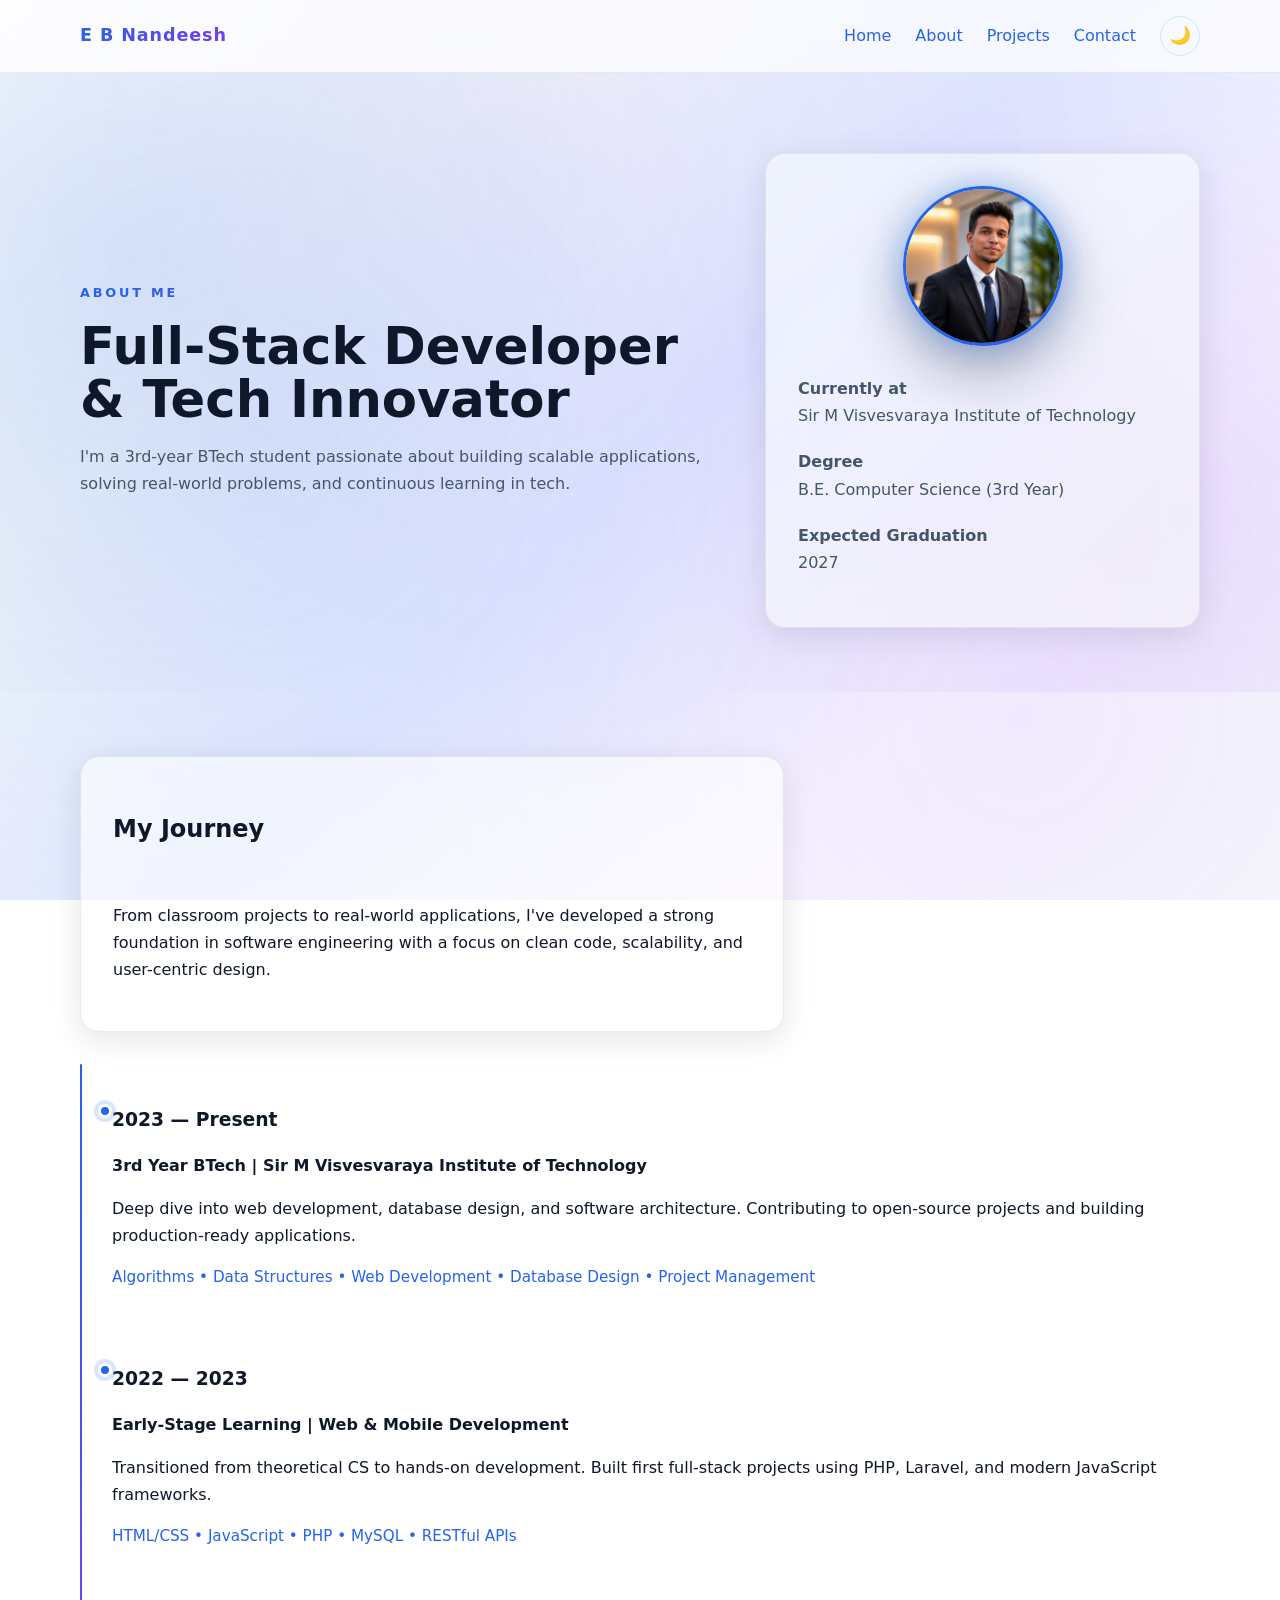
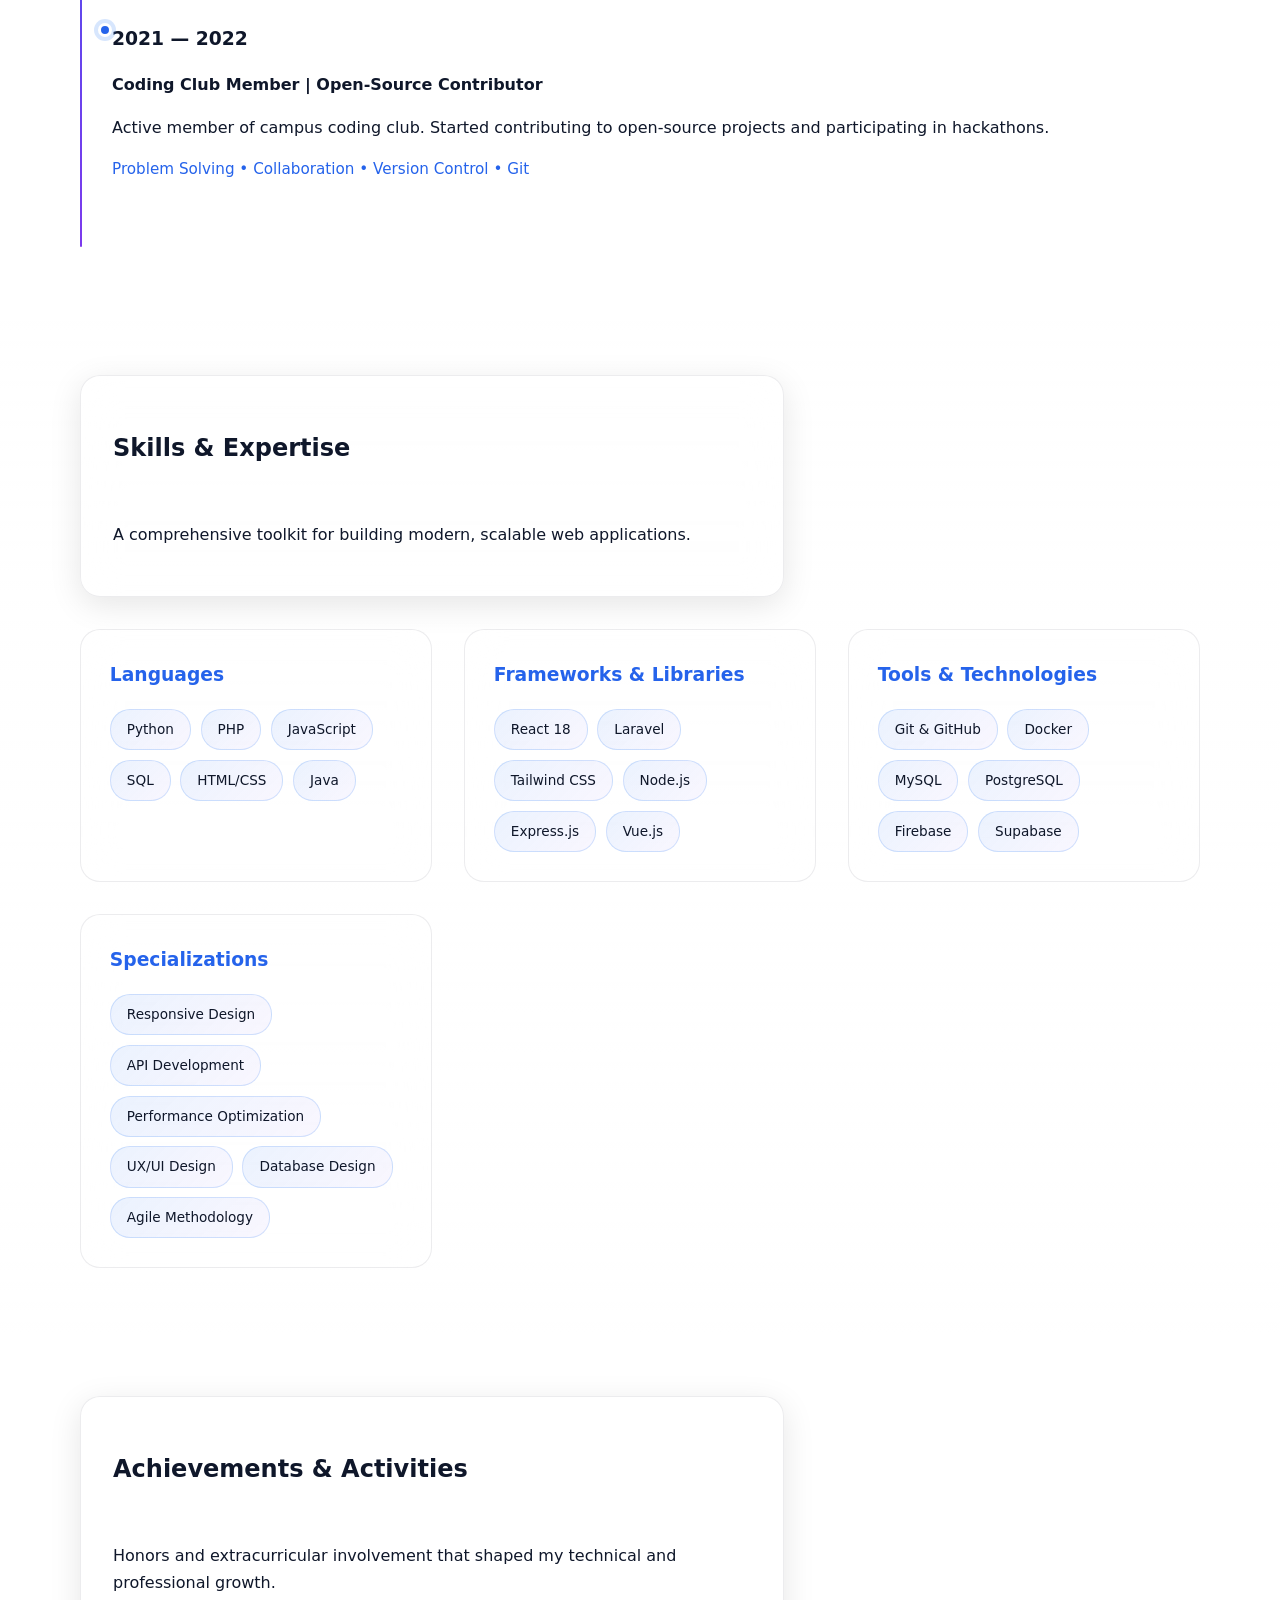
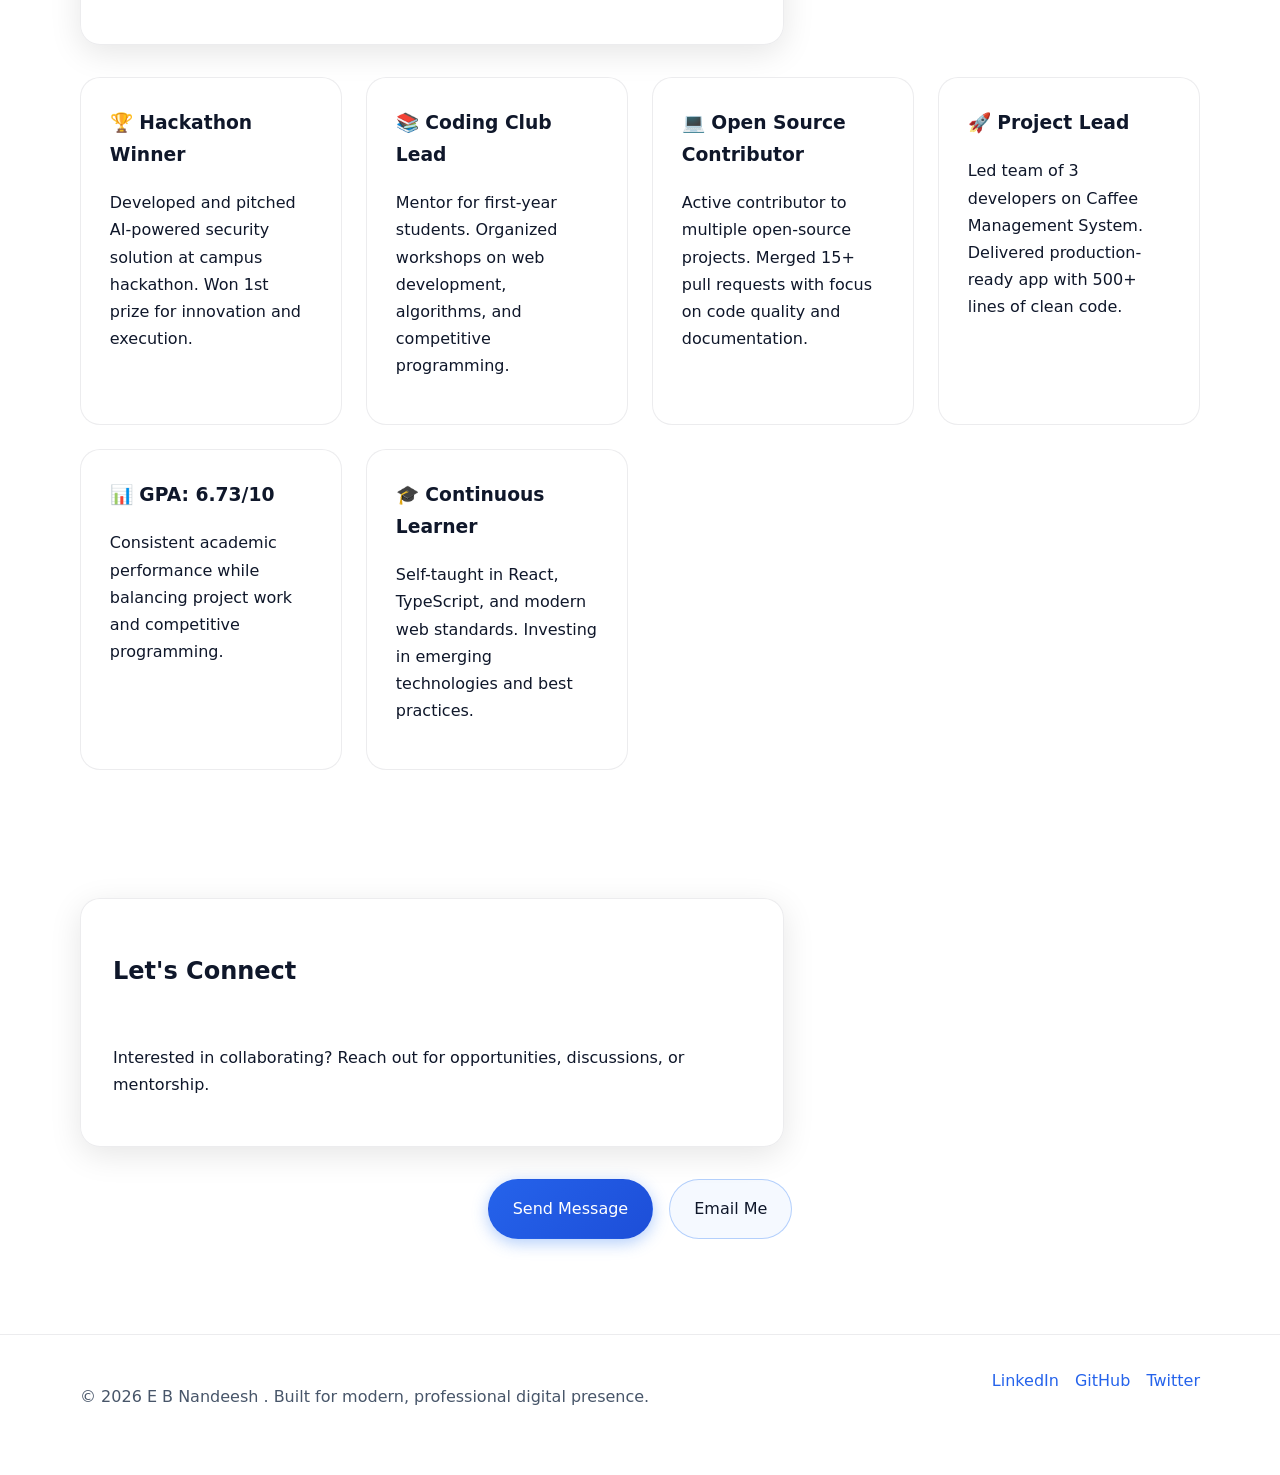
==== about.html @ be4ca597 "additional_files" ====
<!DOCTYPE html>
<html lang="en">
<head>
    <meta charset="UTF-8">
    <meta name="viewport" content="width=device-width, initial-scale=1.0">
    <title>About | E B Nandeesh | Portfolio</title>
    <link rel="icon" type="image/svg+xml" href="favicon.svg">
    <link rel="stylesheet" href="assets/css/style.css">
</head>
<body>
    <header class="site-header">
        <div class="container">
            <a class="brand" href="index.html">E B Nandeesh</a>
            <button class="nav-toggle" id="navToggle">Menu</button>
            <nav class="site-nav" id="siteNav">
                <a href="index.html">Home</a>
                <a href="about.html">About</a>
                <a href="projects.html">Projects</a>
                <a href="contact.html">Contact</a>
                <button class="theme-toggle" id="themeToggle" type="button" aria-label="Toggle theme"> <span id="themeIcon">🌙</span> </button>
            </nav>
        </div>
    </header>

    <main>
        <section class="hero" id="about-hero">
            <div class="container hero-grid">
                <div class="revealable">
                    <p class="eyebrow">About Me</p>
                    <h1>Full-Stack Developer & Tech Innovator</h1>
                    <p class="lead">I'm a 3rd-year BTech student passionate about building scalable applications, solving real-world problems, and continuous learning in tech.</p>
                </div>
                <div class="hero-card revealable">
                    <div class="hero-avatar">
                        <img src="assets/img/myprofile.png" alt="Profile picture of E B Nandeesh">
                    </div>
                    <p><strong>Currently at</strong><br>Sir M Visvesvaraya Institute of Technology</p>
                    <p><strong>Degree</strong><br>B.E. Computer Science (3rd Year)</p>
                    <p><strong>Expected Graduation</strong><br>2027</p>
                </div>
            </div>
        </section>

        <section class="section">
            <div class="container revealable">
                <div class="section-heading">
                    <h2>My Journey</h2>
                    <p>From classroom projects to real-world applications, I've developed a strong foundation in software engineering with a focus on clean code, scalability, and user-centric design.</p>
                </div>
                <div class="timeline">
                    <article class="timeline-item revealable">
                        <div class="timeline-marker"></div>
                        <div class="timeline-content">
                            <h3>2023 — Present</h3>
                            <p><strong>3rd Year BTech | Sir M Visvesvaraya Institute of Technology</strong></p>
                            <p>Deep dive into web development, database design, and software architecture. Contributing to open-source projects and building production-ready applications.</p>
                            <p class="project-tech">Algorithms • Data Structures • Web Development • Database Design • Project Management</p>
                        </div>
                    </article>
                    <article class="timeline-item revealable">
                        <div class="timeline-marker"></div>
                        <div class="timeline-content">
                            <h3>2022 — 2023</h3>
                            <p><strong>Early-Stage Learning | Web & Mobile Development</strong></p>
                            <p>Transitioned from theoretical CS to hands-on development. Built first full-stack projects using PHP, Laravel, and modern JavaScript frameworks.</p>
                            <p class="project-tech">HTML/CSS • JavaScript • PHP • MySQL • RESTful APIs</p>
                        </div>
                    </article>
                    <article class="timeline-item revealable">
                        <div class="timeline-marker"></div>
                        <div class="timeline-content">
                            <h3>2021 — 2022</h3>
                            <p><strong>Coding Club Member | Open-Source Contributor</strong></p>
                            <p>Active member of campus coding club. Started contributing to open-source projects and participating in hackathons.</p>
                            <p class="project-tech">Problem Solving • Collaboration • Version Control • Git</p>
                        </div>
                    </article>
                </div>
            </div>
        </section>

        <section class="section section-alt">
            <div class="container">
                <div class="section-heading revealable">
                    <h2>Skills & Expertise</h2>
                    <p>A comprehensive toolkit for building modern, scalable web applications.</p>
                </div>
                <div class="skills-matrix">
                    <div class="skill-group revealable">
                        <h3>Languages</h3>
                        <div class="skills-grid">
                            <div class="skill-tag">Python</div>
                            <div class="skill-tag">PHP</div>
                            <div class="skill-tag">JavaScript</div>
                            <div class="skill-tag">SQL</div>
                            <div class="skill-tag">HTML/CSS</div>
                            <div class="skill-tag">Java</div>
                        </div>
                    </div>
                    <div class="skill-group revealable">
                        <h3>Frameworks & Libraries</h3>
                        <div class="skills-grid">
                            <div class="skill-tag">React 18</div>
                            <div class="skill-tag">Laravel</div>
                            <div class="skill-tag">Tailwind CSS</div>
                            <div class="skill-tag">Node.js</div>
                            <div class="skill-tag">Express.js</div>
                            <div class="skill-tag">Vue.js</div>
                        </div>
                    </div>
                    <div class="skill-group revealable">
                        <h3>Tools & Technologies</h3>
                        <div class="skills-grid">
                            <div class="skill-tag">Git & GitHub</div>
                            <div class="skill-tag">Docker</div>
                            <div class="skill-tag">MySQL</div>
                            <div class="skill-tag">PostgreSQL</div>
                            <div class="skill-tag">Firebase</div>
                            <div class="skill-tag">Supabase</div>
                        </div>
                    </div>
                    <div class="skill-group revealable">
                        <h3>Specializations</h3>
                        <div class="skills-grid">
                            <div class="skill-tag">Responsive Design</div>
                            <div class="skill-tag">API Development</div>
                            <div class="skill-tag">Performance Optimization</div>
                            <div class="skill-tag">UX/UI Design</div>
                            <div class="skill-tag">Database Design</div>
                            <div class="skill-tag">Agile Methodology</div>
                        </div>
                    </div>
                </div>
            </div>
        </section>

        <section class="section">
            <div class="container revealable">
                <div class="section-heading">
                    <h2>Achievements & Activities</h2>
                    <p>Honors and extracurricular involvement that shaped my technical and professional growth.</p>
                </div>
                <div class="achievements-grid">
                    <article class="achievement-card revealable">
                        <h3>🏆 Hackathon Winner</h3>
                        <p>Developed and pitched AI-powered security solution at campus hackathon. Won 1st prize for innovation and execution.</p>
                    </article>
                    <article class="achievement-card revealable">
                        <h3>📚 Coding Club Lead</h3>
                        <p>Mentor for first-year students. Organized workshops on web development, algorithms, and competitive programming.</p>
                    </article>
                    <article class="achievement-card revealable">
                        <h3>💻 Open Source Contributor</h3>
                        <p>Active contributor to multiple open-source projects. Merged 15+ pull requests with focus on code quality and documentation.</p>
                    </article>
                    <article class="achievement-card revealable">
                        <h3>🚀 Project Lead</h3>
                        <p>Led team of 3 developers on Caffee Management System. Delivered production-ready app with 500+ lines of clean code.</p>
                    </article>
                    <article class="achievement-card revealable">
                        <h3>📊 GPA: 6.73/10</h3>
                        <p>Consistent academic performance while balancing project work and competitive programming.</p>
                    </article>
                    <article class="achievement-card revealable">
                        <h3>🎓 Continuous Learner</h3>
                        <p>Self-taught in React, TypeScript, and modern web standards. Investing in emerging technologies and best practices.</p>
                    </article>
                </div>
            </div>
        </section>

        <section class="section section-contact">
            <div class="container">
                <div class="section-heading revealable">
                    <h2>Let's Connect</h2>
                    <p>Interested in collaborating? Reach out for opportunities, discussions, or mentorship.</p>
                </div>
                <div class="contact-links revealable">
                    <a class="button button-primary" href="contact.html">Send Message</a>
                    <a class="button button-outline" href="https://mail.google.com/mail/u/0/#inbox?compose=nandinandisha22@gmail.com">Email Me</a>
                </div>
            </div>
        </section>
    </main>

    <footer class="site-footer">
        <div class="container footer-grid">
            <p>&copy; 2026 E B Nandeesh . Built for modern, professional digital presence.</p>
            <nav class="footer-nav">
                <a href="https://www.linkedin.com/in/e-b-nandeesha-36435831b/" target="_blank" rel="noopener">LinkedIn</a>
                <a href="https://github.com/NandiNandish" target="_blank" rel="noopener">GitHub</a>
                <a href="https://twitter.com/nandish" target="_blank" rel="noopener">Twitter</a>
            </nav>
        </div>
    </footer>

    <script src="assets/js/script.js"></script>
</body>
</html>
---- assets/css/style.css ----
/* Portfolio Website Styles */
:root {
    /* Modern dark gradient with vibrant accents */
    --bg-gradient: linear-gradient(135deg, #0f0f23 0%, #1a1a3e 25%, #0d1929 50%, #1a0f2e 75%, #0a0f1f 100%);
    --surface: #0f1419;
    --surface-rgb: 15, 20, 25;
    --surface-alt: #16212d;
    --surface-alt-rgb: 22, 33, 45;
    --text: #f0f4f8;
    --muted: #8fa1b3;
    --primary: #3b82f6;
    --primary-dark: #2563eb;
    --accent: #8b5cf6;
    --accent-light: #a78bfa;
    --border: rgba(148, 163, 184, 0.12);
    --radius: 20px;
}

/* Motion & animation tokens */
:root {
    --motion-fast: 160ms;
    --motion-medium: 280ms;
    --motion-ease: cubic-bezier(.2,.9,.2,1);
}

body.light {
    --bg-gradient: linear-gradient(135deg, #f8fafc 0%, #f1f5f9 25%, #e0e7ff 50%, #faf5ff 75%, #f8fafc 100%);
    --surface: #ffffff;
    --surface-rgb: 255, 255, 255;
    --surface-alt: #f8fafc;
    --surface-alt-rgb: 248, 250, 252;
    --text: #0f172a;
    --muted: #475569;
    --primary: #2563eb;
    --primary-dark: #1d4ed8;
    --accent: #7c3aed;
    --accent-light: #a78bfa;
    --border: rgba(15, 23, 42, 0.08);
}

* {
    box-sizing: border-box;
}

body {
    margin: 0;
    font-family: Inter, system-ui, -apple-system, BlinkMacSystemFont, 'Segoe UI', sans-serif;
    background: var(--bg-gradient);
    background-attachment: fixed;
    color: var(--text);
    line-height: 1.7;
    position: relative;
    overflow-x: hidden;
}

/* Subtle animated background pattern */
body::before {
    content: "";
    position: fixed;
    inset: 0;
    background: 
        radial-gradient(circle at 20% 50%, rgba(59, 130, 246, 0.08) 0%, transparent 50%),
        radial-gradient(circle at 80% 80%, rgba(139, 92, 246, 0.08) 0%, transparent 50%),
        radial-gradient(circle at 40% 20%, rgba(168, 85, 247, 0.05) 0%, transparent 60%);
    pointer-events: none;
    z-index: -1;
    animation: shift 15s ease-in-out infinite;
}

@keyframes shift {
    0%, 100% {
        filter: brightness(1) saturate(1);
    }
    50% {
        filter: brightness(1.05) saturate(1.1);
    }
}

a {
    color: var(--primary);
    text-decoration: none;
}

a:hover {
    text-decoration: underline;
}

button, .button {
    font: inherit;
}

.container {
    width: min(1120px, calc(100% - 2rem));
    margin: 0 auto;
}

.site-header {
    position: sticky;
    top: 0;
    z-index: 20;
    background: rgba(var(--surface-rgb), 0.7);
    backdrop-filter: blur(20px);
    -webkit-backdrop-filter: blur(20px);
    border-bottom: 1px solid var(--border);
}

.site-header .container {
    display: flex;
    align-items: center;
    justify-content: space-between;
    gap: 1rem;
    padding: 1rem 0;
}

.header-stats {
    display: flex;
    gap: 1.2rem;
    align-items: center;
    font-size: 0.9rem;
    color: var(--muted);
}

.stat-item {
    display: flex;
    align-items: center;
    gap: 0.4rem;
    padding: 0.4rem 0.8rem;
    border-radius: 16px;
    background: rgba(var(--surface-rgb), 0.5);
    border: 1px solid var(--border);
    font-weight: 600;
    color: var(--text);
}

.stat-button {
    border: 1px solid rgba(56, 189, 248, 0.24);
    background: rgba(56, 189, 248, 0.08);
    cursor: pointer;
    transition: background-color 0.2s ease, border-color 0.2s ease, transform 0.2s ease;
}

.stat-button:hover {
    background: rgba(56, 189, 248, 0.16);
    border-color: var(--primary);
}

.brand {
    font-size: 1.1rem;
    font-weight: 700;
    letter-spacing: 0.05em;
    background: linear-gradient(135deg, var(--primary) 0%, var(--accent) 100%);
    -webkit-background-clip: text;
    -webkit-text-fill-color: transparent;
    background-clip: text;
}

.site-nav {
    display: flex;
    align-items: center;
    gap: 1.5rem;
}

.theme-toggle {
    border: 1px solid rgba(56, 189, 248, 0.24);
    background: transparent;
    color: var(--text);
    border-radius: 999px;
    padding: 0.25rem;
    width: 40px;
    height: 40px;
    display: inline-flex;
    align-items: center;
    justify-content: center;
    font-size: 1.1rem;
    cursor: pointer;
    transition: background-color 0.18s ease, color 0.18s ease, border-color 0.18s ease, transform 0.08s ease;
}

.theme-toggle:hover {
    background: rgba(56, 189, 248, 0.12);
}

.nav-toggle {
    display: none;
    border: none;
    background: transparent;
    color: var(--text);
    font-size: 0.95rem;
    cursor: pointer;
}

.hero {
    padding: 5rem 0 4rem;
    position: relative;
    z-index: 1;
}

.hero::before {
    content: "";
    position: absolute;
    inset: 0;
    background: radial-gradient(circle at 10% 30%, rgba(59, 130, 246, 0.12) 0%, transparent 40%),
                radial-gradient(circle at 90% 70%, rgba(139, 92, 246, 0.12) 0%, transparent 40%);
    pointer-events: none;
    z-index: -1;
}

/* Color grading overlay for hero visuals */
.hero-card {
    position: relative;
    overflow: hidden;
}
.hero-card::before {
    content: "";
    position: absolute;
    inset: 0;
    pointer-events: none;
    background: linear-gradient(135deg, rgba(56,189,248,0.06) 0%, rgba(14,165,233,0.04) 30%, rgba(15,23,42,0.06) 100%);
    mix-blend-mode: overlay;
}

.hero-grid {
    display: grid;
    gap: 2rem;
    grid-template-columns: 1.5fr 1fr;
    align-items: center;
}

.eyebrow {
    text-transform: uppercase;
    letter-spacing: 0.22em;
    background: linear-gradient(135deg, var(--primary) 0%, var(--accent) 100%);
    -webkit-background-clip: text;
    -webkit-text-fill-color: transparent;
    background-clip: text;
    font-size: 0.8rem;
    margin-bottom: 1rem;
    font-weight: 700;
}

h1 {
    margin: 0 0 1rem;
    font-size: clamp(2.5rem, 4vw, 4.5rem);
    line-height: 1.05;
}

.lead {
    max-width: 44rem;
    color: var(--muted);
}

.hero-actions {
    display: flex;
    flex-wrap: wrap;
    gap: 1rem;
    margin-top: 2rem;
}

.button {
    display: inline-flex;
    align-items: center;
    justify-content: center;
    padding: 0.95rem 1.5rem;
    border-radius: 999px;
    border: 1px solid transparent;
    transition: transform 0.2s ease, background-color 0.2s ease, border-color 0.2s ease;
}

.button:hover {
    transform: translateY(-1px);
}

/* Reveal on-scroll animation */
.revealable {
    opacity: 0;
    transform: translateY(14px) scale(0.996);
    transition: opacity var(--motion-medium) var(--motion-ease), transform var(--motion-medium) var(--motion-ease);
    will-change: opacity, transform;
}
.revealable.visible {
    opacity: 1;
    transform: none;
}

/* Subtle lift and shadow on project cards */
.project-card {
    transition: transform var(--motion-fast) var(--motion-ease), box-shadow var(--motion-fast) var(--motion-ease), border-color var(--motion-fast) var(--motion-ease);
    position: relative;
    overflow: hidden;
}

.project-card::after {
    content: "";
    position: absolute;
    inset: 0;
    background: linear-gradient(135deg, rgba(59, 130, 246, 0.08) 0%, rgba(139, 92, 246, 0.05) 100%);
    opacity: 0;
    transition: opacity var(--motion-fast) var(--motion-ease);
    pointer-events: none;
}

.project-card:hover {
    transform: translateY(-12px) scale(1.02);
    box-shadow: 0 24px 64px rgba(59, 130, 246, 0.2), 0 0 40px rgba(139, 92, 246, 0.1);
    border-color: var(--accent);
}

.project-card:hover::after {
    opacity: 1;
}

/* Project Card Actions */
.project-card-actions {
    display: flex;
    gap: 0.5rem;
    flex-wrap: wrap;
    margin-top: 1rem;
}

.button-primary {
    background: linear-gradient(135deg, var(--primary) 0%, var(--primary-dark) 100%);
    color: #ffffff;
    box-shadow: 0 4px 16px rgba(59, 130, 246, 0.4);
}

.button-primary:hover {
    box-shadow: 0 8px 24px rgba(59, 130, 246, 0.6);
}

.button-outline {
    color: var(--text);
    border-color: rgba(59, 130, 246, 0.35);
    background: rgba(59, 130, 246, 0.05);
}

.button-outline:hover {
    background: rgba(59, 130, 246, 0.12);
    border-color: var(--primary);
    box-shadow: 0 4px 16px rgba(59, 130, 246, 0.2);
}

.button-sm {
    padding: 0.75rem 1rem;
    font-size: 0.95rem;
}

.hero-card,
.section-heading,
.skill-card,
.project-card,
.testimonial-card,
.contact-form-wrapper {
    background: rgba(var(--surface-rgb), 0.6);
    backdrop-filter: blur(20px);
    -webkit-backdrop-filter: blur(20px);
    border: 1px solid var(--border);
    border-radius: var(--radius);
    padding: 2rem;
    box-shadow: 0 8px 32px rgba(0, 0, 0, 0.1);
    position: relative;
}

.hero-avatar {
    display: flex;
    justify-content: center;
    margin-bottom: 1.8rem;
}

.hero-avatar img {
    width: 160px;
    height: 160px;
    border-radius: 50%;
    object-fit: cover;
    border: 3px solid var(--primary);
    box-shadow: 0 0 30px rgba(59, 130, 246, 0.4), 0 24px 60px rgba(15, 23, 42, 0.35);
    transition: transform var(--motion-medium) var(--motion-ease), box-shadow var(--motion-medium) var(--motion-ease);
}

.hero-avatar img:hover {
    transform: scale(1.08) translateY(-4px);
    box-shadow: 0 0 40px rgba(59, 130, 246, 0.6), 0 28px 70px rgba(15, 23, 42, 0.4);
}

.hero-card p,
.contact-info p {
    margin: 0 0 1.2rem;
    color: var(--muted);
}

.section {
    padding: 4rem 0;
    position: relative;
}

.section-alt {
    background: linear-gradient(180deg, rgba(var(--surface-rgb), 0.3) 0%, rgba(var(--surface-rgb), 0.5) 100%);
    backdrop-filter: blur(10px);
}

.section-heading {
    display: grid;
    gap: 1rem;
    max-width: 44rem;
    margin-bottom: 2rem;
}

.skills-grid,
.project-grid,
.testimonial-grid,
.contact-grid {
    display: grid;
    gap: 1.5rem;
}

.skills-grid {
    grid-template-columns: repeat(auto-fit, minmax(180px, 1fr));
}

.skill-card {
    padding: 1.4rem;
    font-weight: 600;
    background: linear-gradient(135deg, rgba(var(--surface-rgb), 0.7) 0%, rgba(var(--surface-rgb), 0.5) 100%);
    transition: all var(--motion-fast) var(--motion-ease);
    position: relative;
    border-left: 3px solid var(--primary);
}

.skill-card::before {
    content: "";
    position: absolute;
    inset: 0;
    background: linear-gradient(135deg, rgba(59, 130, 246, 0.1) 0%, rgba(139, 92, 246, 0.05) 100%);
    border-radius: 18px;
    opacity: 0;
    transition: opacity var(--motion-fast) var(--motion-ease);
    pointer-events: none;
}

.skill-card:hover {
    transform: translateY(-6px) scale(1.02);
    background: linear-gradient(135deg, rgba(var(--surface-rgb), 0.8) 0%, rgba(var(--surface-rgb), 0.6) 100%);
    border-left-color: var(--accent);
    box-shadow: 0 12px 40px rgba(59, 130, 246, 0.15);
}

.skill-card:hover::before {
    opacity: 1;
}

.project-grid {
    grid-template-columns: repeat(auto-fit, minmax(240px, 1fr));
}

.project-card h3 {
    margin-top: 0;
}

.project-card p:not(.project-tech) {
    color: var(--muted);
}

.project-tech {
    margin: 1rem 0;
    color: var(--primary);
    font-size: 0.95rem;
}

.testimonial-grid {
    grid-template-columns: repeat(auto-fit, minmax(240px, 1fr));
}

.testimonial-card .quote {
    margin: 0 0 1.5rem;
    color: var(--text);
}

.author {
    margin: 0;
    font-weight: 700;
    color: var(--text);
}

.author span {
    color: var(--muted);
    font-weight: 400;
}

.section-contact {
    padding-bottom: 6rem;
}

.contact-grid {
    grid-template-columns: 1fr 1fr;
    align-items: start;
}

.contact-form {
    display: grid;
    gap: 1rem;
}

.contact-form label {
    font-size: 0.95rem;
    margin-bottom: 0.4rem;
    display: block;
}

.contact-form input,
.contact-form textarea {
    width: 100%;
    border: 1px solid var(--border);
    border-radius: 16px;
    padding: 0.95rem 1rem;
    background: rgba(var(--surface-rgb), 0.9);
    color: var(--text);
}

.contact-form textarea {
    resize: vertical;
}

.form-alert {
    padding: 1rem 1.2rem;
    border-radius: 18px;
    margin-bottom: 1.2rem;
}

.form-alert.success {
    background: rgba(34, 197, 94, 0.15);
    border: 1px solid rgba(34, 197, 94, 0.35);
}

.form-alert.error {
    background: rgba(239, 68, 68, 0.12);
    border: 1px solid rgba(239, 68, 68, 0.28);
}

.site-footer {
    padding: 2rem 0 3rem;
    border-top: 1px solid var(--border);
    position: relative;
    background: rgba(var(--surface-rgb), 0.3);
    backdrop-filter: blur(10px);
}

.footer-grid {
    display: flex;
    flex-wrap: wrap;
    justify-content: space-between;
    gap: 1rem;
    color: var(--muted);
}

.footer-nav {
    display: flex;
    flex-wrap: wrap;
    gap: 1rem;
}

@media (max-width: 900px) {
    .hero-grid,
    .contact-grid {
        grid-template-columns: 1fr;
    }

    .header-stats {
        display: none;
    }
}

@media (max-width: 720px) {
    .site-nav {
        position: absolute;
        top: 100%;
        right: 0;
        left: 0;
        background: rgba(var(--surface-rgb), 0.98);
        flex-direction: column;
        padding: 1rem 1.5rem;
        gap: 1rem;
        transform: translateY(-100%);
        opacity: 0;
        pointer-events: none;
        transition: transform 0.25s ease, opacity 0.25s ease;
    }

    .site-nav.active {
        transform: translateY(0);
        opacity: 1;
        pointer-events: auto;
    }

    .nav-toggle {
        display: inline-flex;
    }
}

/* Timeline Styles */
.timeline {
    position: relative;
    padding: 1rem 0;
}

.timeline::before {
    content: "";
    position: absolute;
    left: 0;
    top: 0;
    bottom: 0;
    width: 2px;
    background: linear-gradient(180deg, var(--primary) 0%, var(--accent) 100%);
    border-radius: 999px;
}

.timeline-item {
    margin-left: 2rem;
    padding: 1.5rem 0 2rem;
    position: relative;
}

.timeline-marker {
    position: absolute;
    left: -0.9rem;
    top: 1.5rem;
    width: 14px;
    height: 14px;
    border-radius: 50%;
    background: var(--primary);
    border: 3px solid var(--surface);
    box-shadow: 0 0 0 4px rgba(59, 130, 246, 0.2);
}

.timeline-item:hover .timeline-marker {
    background: var(--accent);
    box-shadow: 0 0 0 4px rgba(139, 92, 246, 0.3);
}

.timeline-content h3 {
    margin: 0 0 0.5rem;
}

/* Project Detail Styles */
.project-detail {
    background: rgba(var(--surface-rgb), 0.6);
    backdrop-filter: blur(20px);
    border: 1px solid var(--border);
    border-radius: var(--radius);
    padding: 3rem 2rem;
    margin-bottom: 2rem;
    position: relative;
    overflow: hidden;
}

.project-detail::before {
    content: "";
    position: absolute;
    inset: 0;
    background: linear-gradient(135deg, rgba(59, 130, 246, 0.05) 0%, rgba(139, 92, 246, 0.05) 100%);
    pointer-events: none;
}

.project-detail-grid {
    display: grid;
    grid-template-columns: 2fr 1fr;
    gap: 3rem;
    align-items: start;
    position: relative;
    z-index: 1;
}

.project-detail-grid.reverse {
    direction: rtl;
}

.project-detail-grid.reverse > * {
    direction: ltr;
}

.project-detail h2 {
    margin-top: 0;
}

.detail-section {
    margin: 2rem 0;
}

.detail-section h3 {
    color: var(--primary);
    margin-bottom: 0.8rem;
}

.feature-list {
    list-style: none;
    padding: 0;
    margin: 1rem 0;
}

.feature-list li {
    padding: 0.6rem 0 0.6rem 1.8rem;
    position: relative;
}

.feature-list li::before {
    content: "→";
    position: absolute;
    left: 0;
    color: var(--accent);
    font-weight: bold;
}

.detail-tags {
    display: flex;
    flex-wrap: wrap;
    gap: 0.8rem;
    margin: 1.5rem 0;
}

.project-tech-tag {
    display: inline-block;
    padding: 0.4rem 0.8rem;
    background: rgba(59, 130, 246, 0.12);
    border: 1px solid rgba(59, 130, 246, 0.3);
    border-radius: 12px;
    font-size: 0.85rem;
    color: var(--primary);
    font-weight: 500;
}

.project-actions {
    display: flex;
    gap: 1rem;
    flex-wrap: wrap;
    margin-top: 2rem;
}

.project-detail-stats {
    display: grid;
    gap: 1rem;
}

.stat-box {
    background: rgba(var(--surface-rgb), 0.8);
    border: 1px solid var(--border);
    border-radius: 16px;
    padding: 1.4rem;
    text-align: center;
    transition: all var(--motion-fast) var(--motion-ease);
}

.stat-box:hover {
    background: rgba(var(--surface-rgb), 0.95);
    border-color: var(--primary);
    transform: translateY(-4px);
    box-shadow: 0 12px 32px rgba(59, 130, 246, 0.15);
}

.stat-label {
    display: block;
    color: var(--muted);
    font-size: 0.85rem;
    text-transform: uppercase;
    letter-spacing: 0.1em;
    margin-bottom: 0.5rem;
}

.stat-value {
    display: block;
    font-size: 1.8rem;
    font-weight: 700;
    color: var(--primary);
}

/* Skills Matrix */
.skills-matrix {
    display: grid;
    grid-template-columns: repeat(auto-fit, minmax(280px, 1fr));
    gap: 2rem;
}

.skill-group {
    background: rgba(var(--surface-rgb), 0.6);
    backdrop-filter: blur(20px);
    border: 1px solid var(--border);
    border-radius: var(--radius);
    padding: 1.8rem;
    transition: all var(--motion-medium) var(--motion-ease);
}

.skill-group:hover {
    transform: translateY(-8px);
    box-shadow: 0 16px 48px rgba(59, 130, 246, 0.15);
    border-color: var(--accent);
}

.skill-group h3 {
    margin-top: 0;
    color: var(--primary);
}

.skills-grid {
    display: flex;
    flex-wrap: wrap;
    gap: 0.6rem;
}

.skill-tag {
    display: inline-block;
    padding: 0.5rem 1rem;
    background: linear-gradient(135deg, rgba(59, 130, 246, 0.1) 0%, rgba(139, 92, 246, 0.05) 100%);
    border: 1px solid rgba(59, 130, 246, 0.2);
    border-radius: 20px;
    font-size: 0.85rem;
    font-weight: 500;
    transition: all var(--motion-fast) var(--motion-ease);
}

.skill-tag:hover {
    background: linear-gradient(135deg, rgba(59, 130, 246, 0.2) 0%, rgba(139, 92, 246, 0.1) 100%);
    border-color: var(--primary);
    transform: translateY(-2px);
}

/* Achievement Cards */
.achievements-grid {
    display: grid;
    grid-template-columns: repeat(auto-fit, minmax(240px, 1fr));
    gap: 1.5rem;
}

.achievement-card {
    background: rgba(var(--surface-rgb), 0.6);
    backdrop-filter: blur(20px);
    border: 1px solid var(--border);
    border-radius: var(--radius);
    padding: 1.8rem;
    transition: all var(--motion-fast) var(--motion-ease);
}

.achievement-card:hover {
    transform: translateY(-8px) scale(1.02);
    box-shadow: 0 16px 48px rgba(59, 130, 246, 0.2);
    border-color: var(--accent);
}

.achievement-card h3 {
    margin-top: 0;
    color: var(--text);
}

/* Form Elements */
.form-group {
    display: grid;
    gap: 0.5rem;
    margin-bottom: 1.2rem;
}

.contact-form input,
.contact-form textarea,
.contact-form select {
    width: 100%;
    border: 1px solid var(--border);
    border-radius: 12px;
    padding: 0.95rem 1rem;
    background: rgba(var(--surface-rgb), 0.8);
    color: var(--text);
    font-family: inherit;
    transition: all var(--motion-fast) var(--motion-ease);
}

.contact-form input:focus,
.contact-form textarea:focus,
.contact-form select:focus {
    outline: none;
    border-color: var(--primary);
    background: rgba(var(--surface-rgb), 0.95);
    box-shadow: 0 0 0 3px rgba(59, 130, 246, 0.1);
}

.contact-form textarea {
    resize: vertical;
}

.contact-form select {
    cursor: pointer;
}

/* Contact Grid */
.contact-grid {
    display: grid;
    grid-template-columns: 1fr 1fr;
    gap: 2rem;
    align-items: start;
}

.contact-form-wrapper,
.contact-info-wrapper {
    background: rgba(var(--surface-rgb), 0.6);
    backdrop-filter: blur(20px);
    border: 1px solid var(--border);
    border-radius: var(--radius);
    padding: 2rem;
}

.contact-form-wrapper h2,
.contact-info-wrapper h2 {
    margin-top: 0;
}

.contact-info {
    margin-bottom: 2rem;
}

.contact-info h3 {
    color: var(--primary);
    margin-bottom: 0.5rem;
}

.contact-info a {
    display: inline-block;
    transition: color var(--motion-fast) var(--motion-ease);
}

.contact-info a:hover {
    text-decoration: none;
    color: var(--accent);
}

.contact-note {
    color: var(--muted);
    font-size: 0.85rem;
    margin-top: 0.3rem;
}

.social-links {
    margin: 2rem 0;
}

.social-grid {
    display: flex;
    gap: 1rem;
    flex-wrap: wrap;
}

.social-link {
    display: inline-flex;
    align-items: center;
    justify-content: center;
    width: 48px;
    height: 48px;
    border: 1px solid var(--border);
    border-radius: 12px;
    background: rgba(59, 130, 246, 0.08);
    transition: all var(--motion-fast) var(--motion-ease);
}

.social-link:hover {
    background: rgba(59, 130, 246, 0.2);
    border-color: var(--primary);
    transform: translateY(-4px);
}

.availability {
    background: linear-gradient(135deg, rgba(59, 130, 246, 0.1) 0%, rgba(139, 92, 246, 0.05) 100%);
    border-left: 3px solid var(--primary);
    padding: 1rem;
    border-radius: 8px;
    margin-top: 1.5rem;
}

.availability h3 {
    margin-top: 0;
    color: var(--primary);
}

.availability-status {
    color: #22c55e;
    font-weight: 600;
    margin: 0.5rem 0;
}

.availability-note {
    color: var(--muted);
    margin: 0.5rem 0 0;
}

/* Response Cards */
.response-grid {
    display: grid;
    grid-template-columns: repeat(auto-fit, minmax(240px, 1fr));
    gap: 1.5rem;
}

.response-card {
    background: rgba(var(--surface-rgb), 0.6);
    backdrop-filter: blur(20px);
    border: 1px solid var(--border);
    border-radius: var(--radius);
    padding: 1.6rem;
    transition: all var(--motion-fast) var(--motion-ease);
}

.response-card:hover {
    transform: translateY(-6px);
    box-shadow: 0 12px 40px rgba(59, 130, 246, 0.15);
    border-color: var(--primary);
}

.response-card h3 {
    margin-top: 0;
}

/* Contact Links */
.contact-links {
    display: flex;
    gap: 1rem;
    flex-wrap: wrap;
    justify-content: center;
    margin-top: 2rem;
}

/* Responsive */
@media (max-width: 900px) {
    .project-detail-grid {
        grid-template-columns: 1fr;
    }

    .contact-grid {
        grid-template-columns: 1fr;
    }
}

@media (max-width: 720px) {
    .timeline::before {
        left: -1.5rem;
    }

    .timeline-item {
        margin-left: 0;
        padding-left: 1rem;
    }

    .timeline-marker {
        left: -2.1rem;
    }

    .project-detail {
        padding: 1.5rem 1rem;
    }

    .project-detail-stats {
        grid-template-columns: repeat(2, 1fr);
    }

    .skills-matrix {
        grid-template-columns: 1fr;
    }
}
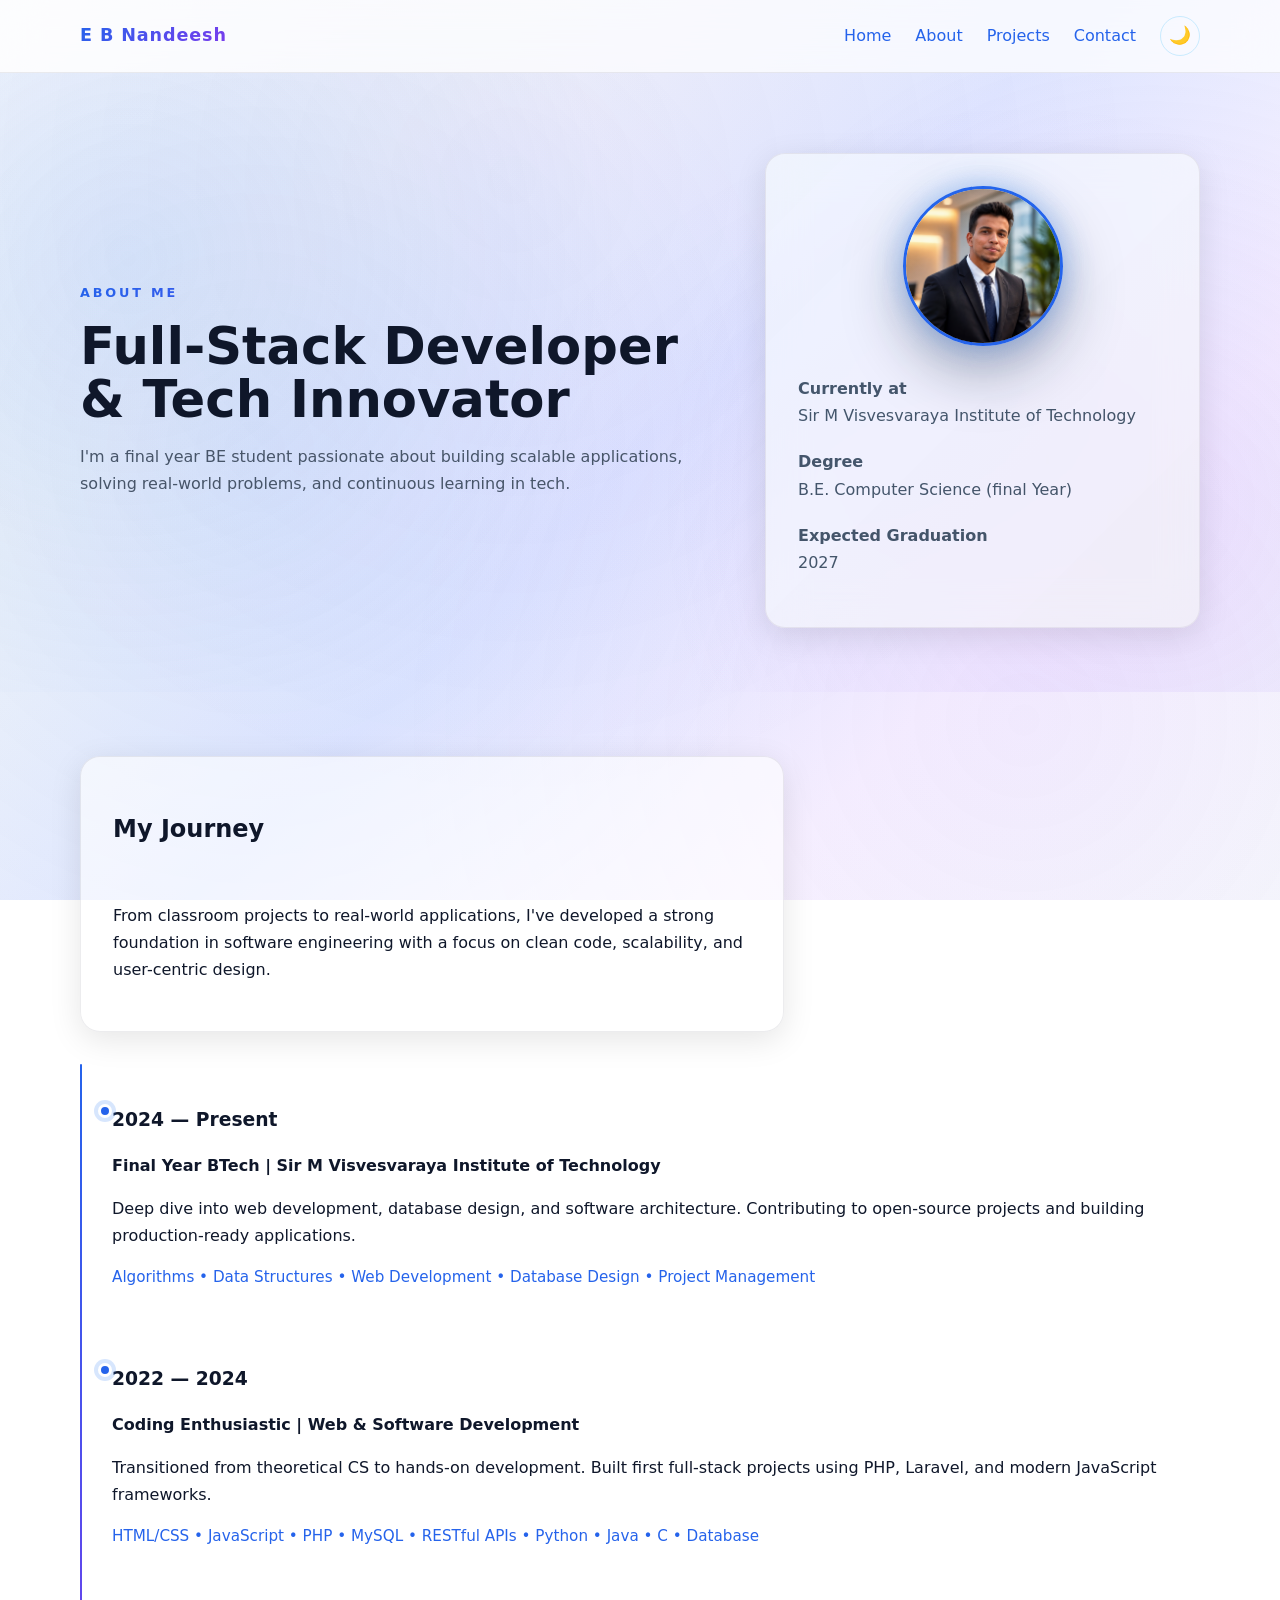
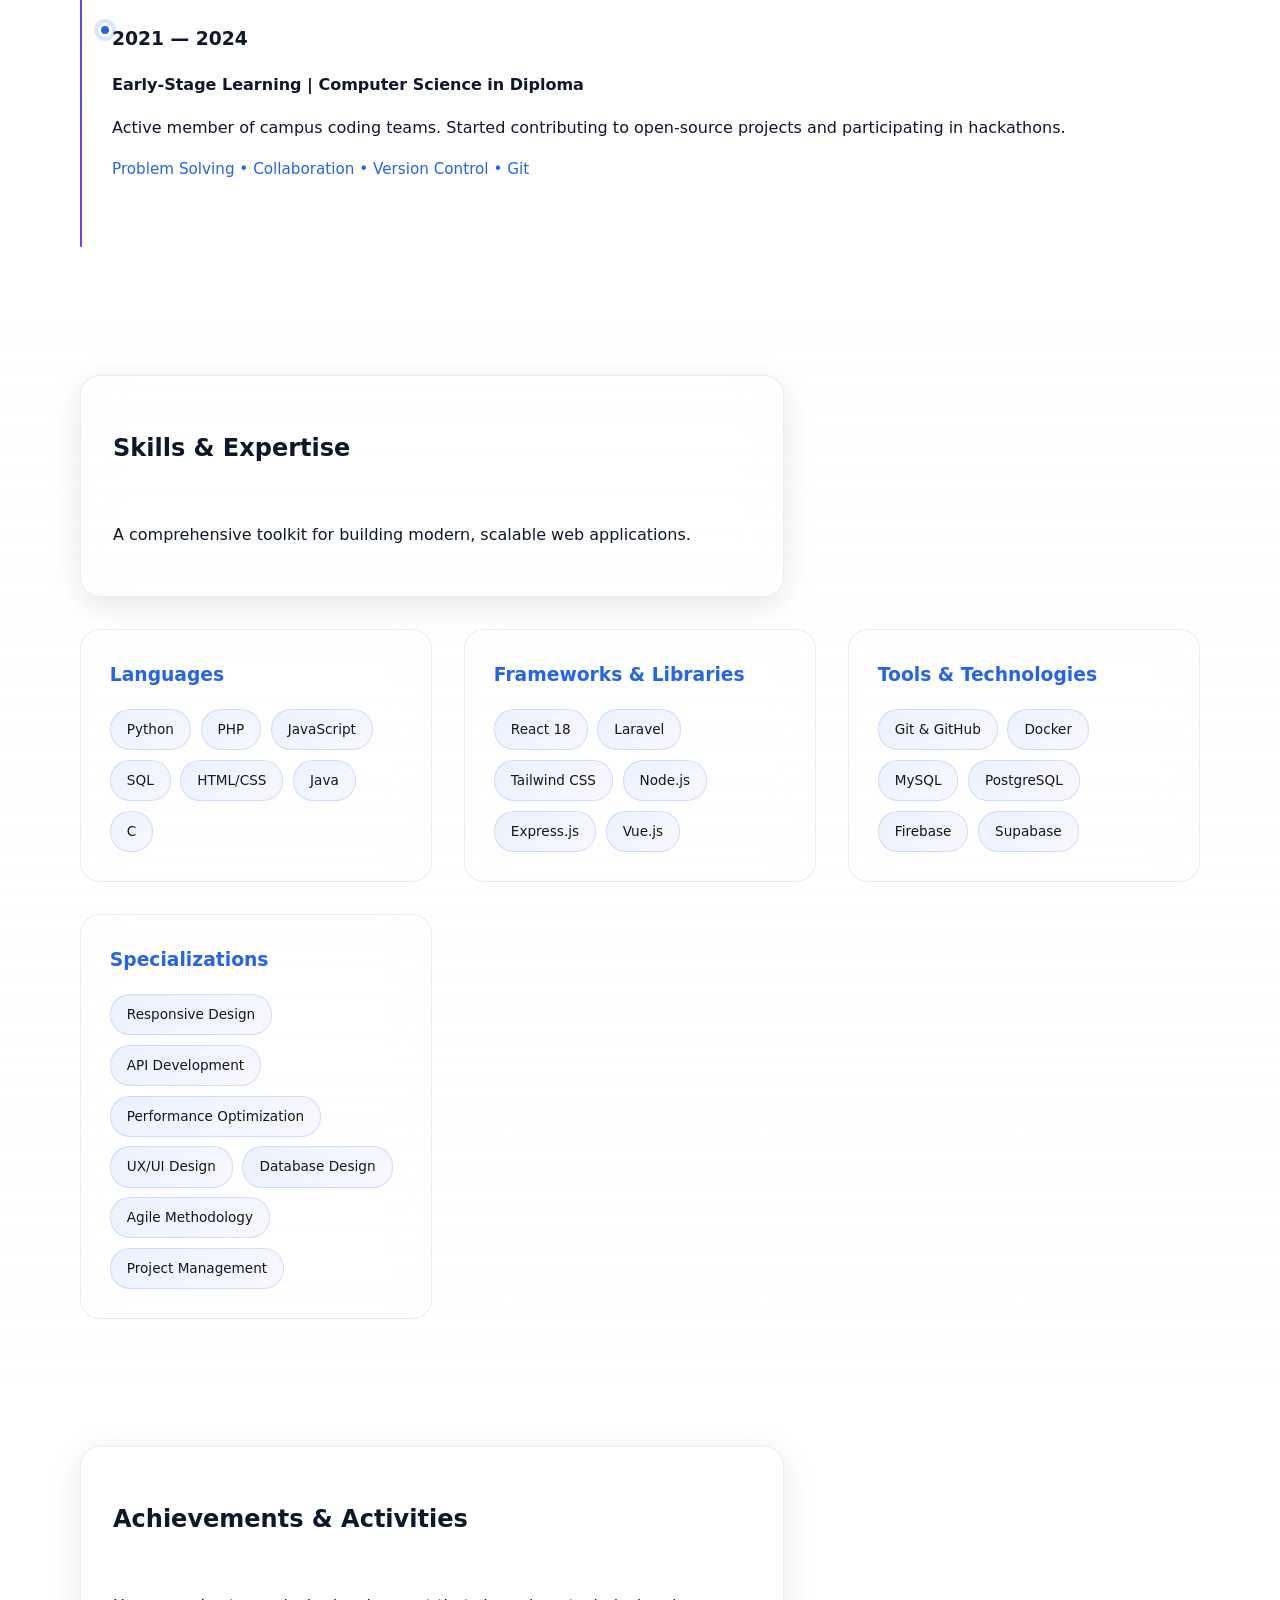
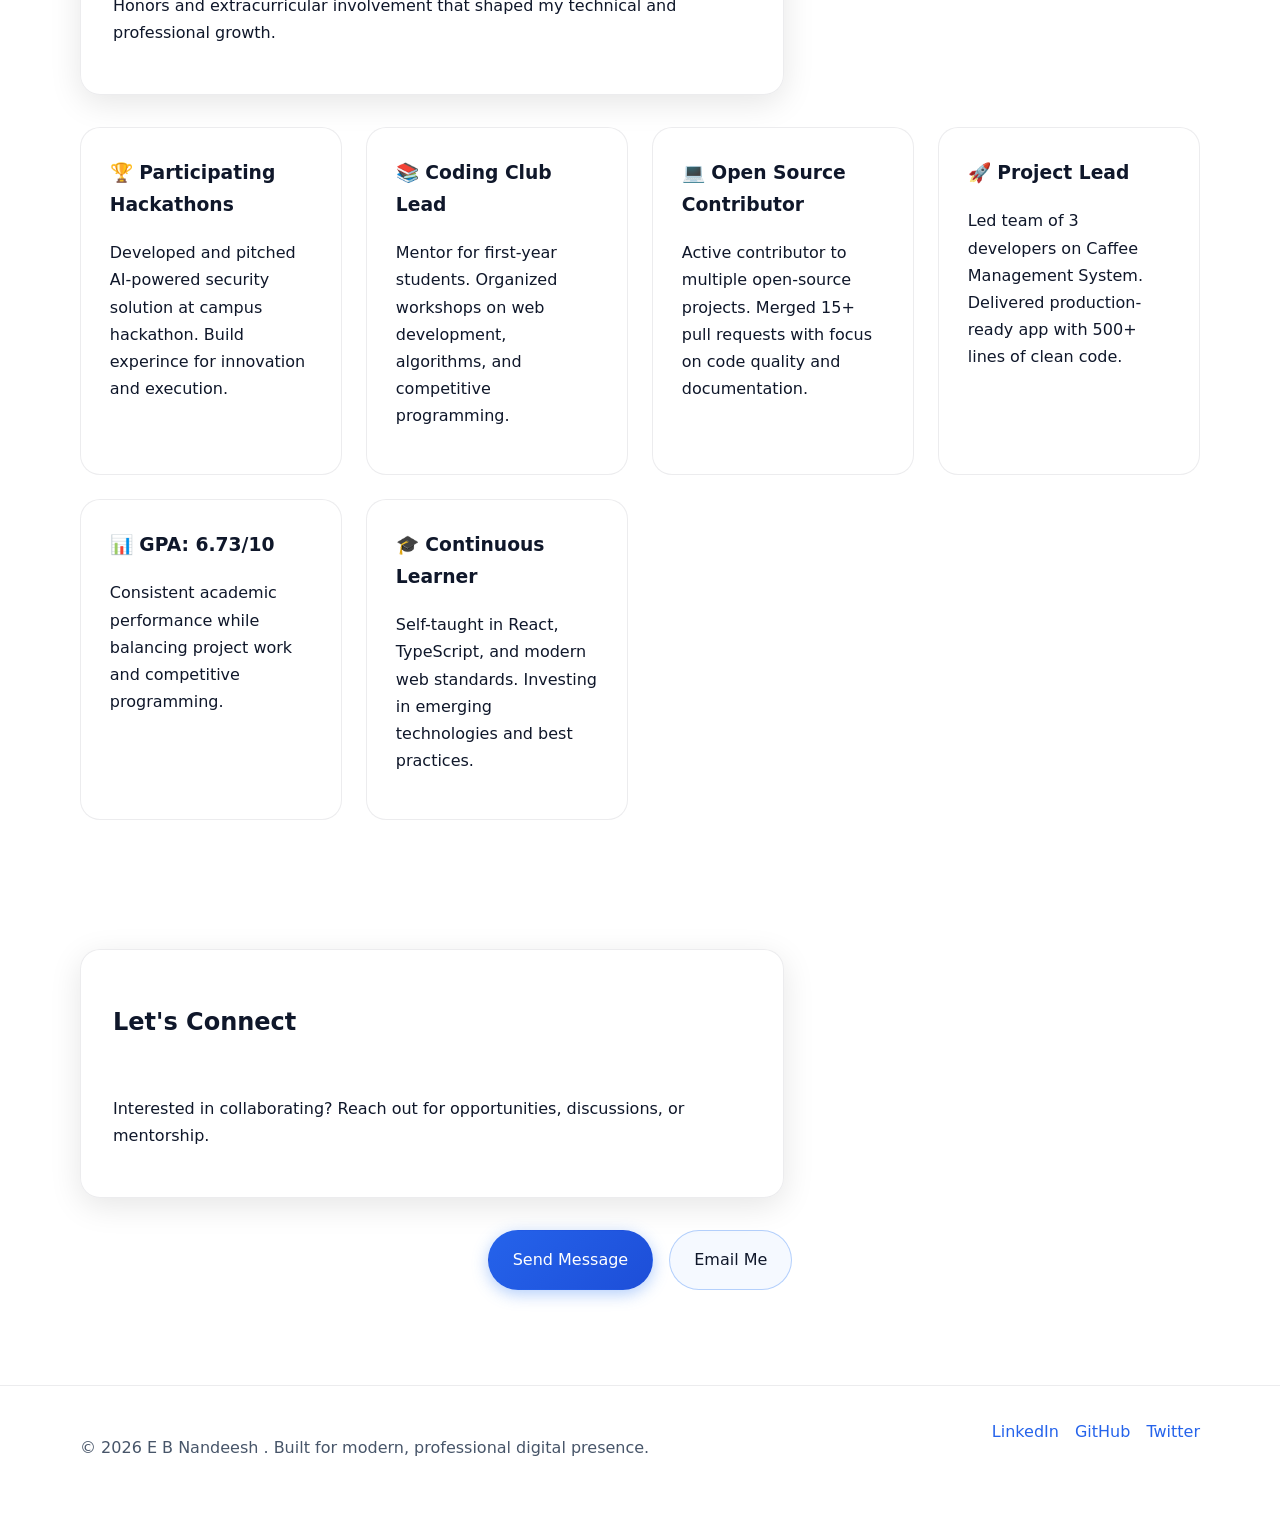
==== commit ffbb953d: "Update educational details and achievements in about.html" ====
--- a/about.html
+++ b/about.html
@@ -28,14 +28,14 @@
                 <div class="revealable">
                     <p class="eyebrow">About Me</p>
                     <h1>Full-Stack Developer & Tech Innovator</h1>
-                    <p class="lead">I'm a 3rd-year BTech student passionate about building scalable applications, solving real-world problems, and continuous learning in tech.</p>
+                    <p class="lead">I'm a final year BE student passionate about building scalable applications, solving real-world problems, and continuous learning in tech.</p>
                 </div>
                 <div class="hero-card revealable">
                     <div class="hero-avatar">
                         <img src="assets/img/myprofile.png" alt="Profile picture of E B Nandeesh">
                     </div>
                     <p><strong>Currently at</strong><br>Sir M Visvesvaraya Institute of Technology</p>
-                    <p><strong>Degree</strong><br>B.E. Computer Science (3rd Year)</p>
+                    <p><strong>Degree</strong><br>B.E. Computer Science (final Year)</p>
                     <p><strong>Expected Graduation</strong><br>2027</p>
                 </div>
             </div>
@@ -51,8 +51,8 @@
                     <article class="timeline-item revealable">
                         <div class="timeline-marker"></div>
                         <div class="timeline-content">
-                            <h3>2023 — Present</h3>
-                            <p><strong>3rd Year BTech | Sir M Visvesvaraya Institute of Technology</strong></p>
+                            <h3>2024 — Present</h3>
+                            <p><strong>Final Year BTech | Sir M Visvesvaraya Institute of Technology</strong></p>
                             <p>Deep dive into web development, database design, and software architecture. Contributing to open-source projects and building production-ready applications.</p>
                             <p class="project-tech">Algorithms • Data Structures • Web Development • Database Design • Project Management</p>
                         </div>
@@ -60,18 +60,18 @@
                     <article class="timeline-item revealable">
                         <div class="timeline-marker"></div>
                         <div class="timeline-content">
-                            <h3>2022 — 2023</h3>
-                            <p><strong>Early-Stage Learning | Web & Mobile Development</strong></p>
+                            <h3>2022 — 2024</h3>
+                            <p><strong>Coding Enthusiastic | Web & Software Development</strong></p>
                             <p>Transitioned from theoretical CS to hands-on development. Built first full-stack projects using PHP, Laravel, and modern JavaScript frameworks.</p>
-                            <p class="project-tech">HTML/CSS • JavaScript • PHP • MySQL • RESTful APIs</p>
+                            <p class="project-tech">HTML/CSS • JavaScript • PHP • MySQL • RESTful APIs • Python • Java • C • Database </p>
                         </div>
                     </article>
                     <article class="timeline-item revealable">
                         <div class="timeline-marker"></div>
                         <div class="timeline-content">
-                            <h3>2021 — 2022</h3>
-                            <p><strong>Coding Club Member | Open-Source Contributor</strong></p>
-                            <p>Active member of campus coding club. Started contributing to open-source projects and participating in hackathons.</p>
+                            <h3>2021 — 2024</h3>
+                            <p><strong>Early-Stage Learning | Computer Science in Diploma </strong></p>
+                            <p>Active member of campus coding teams. Started contributing to open-source projects and participating in hackathons.</p>
                             <p class="project-tech">Problem Solving • Collaboration • Version Control • Git</p>
                         </div>
                     </article>
@@ -95,6 +95,8 @@
                             <div class="skill-tag">SQL</div>
                             <div class="skill-tag">HTML/CSS</div>
                             <div class="skill-tag">Java</div>
+                            <div class="skill-tag">C</div>
+
                         </div>
                     </div>
                     <div class="skill-group revealable">
@@ -128,6 +130,8 @@
                             <div class="skill-tag">UX/UI Design</div>
                             <div class="skill-tag">Database Design</div>
                             <div class="skill-tag">Agile Methodology</div>
+                            <div class="skill-tag">Project Management</div>
+
                         </div>
                     </div>
                 </div>
@@ -142,8 +146,8 @@
                 </div>
                 <div class="achievements-grid">
                     <article class="achievement-card revealable">
-                        <h3>🏆 Hackathon Winner</h3>
-                        <p>Developed and pitched AI-powered security solution at campus hackathon. Won 1st prize for innovation and execution.</p>
+                        <h3>🏆 Participating Hackathons</h3>
+                        <p>Developed and pitched AI-powered security solution at campus hackathon. Build experince for innovation and execution.</p>
                     </article>
                     <article class="achievement-card revealable">
                         <h3>📚 Coding Club Lead</h3>
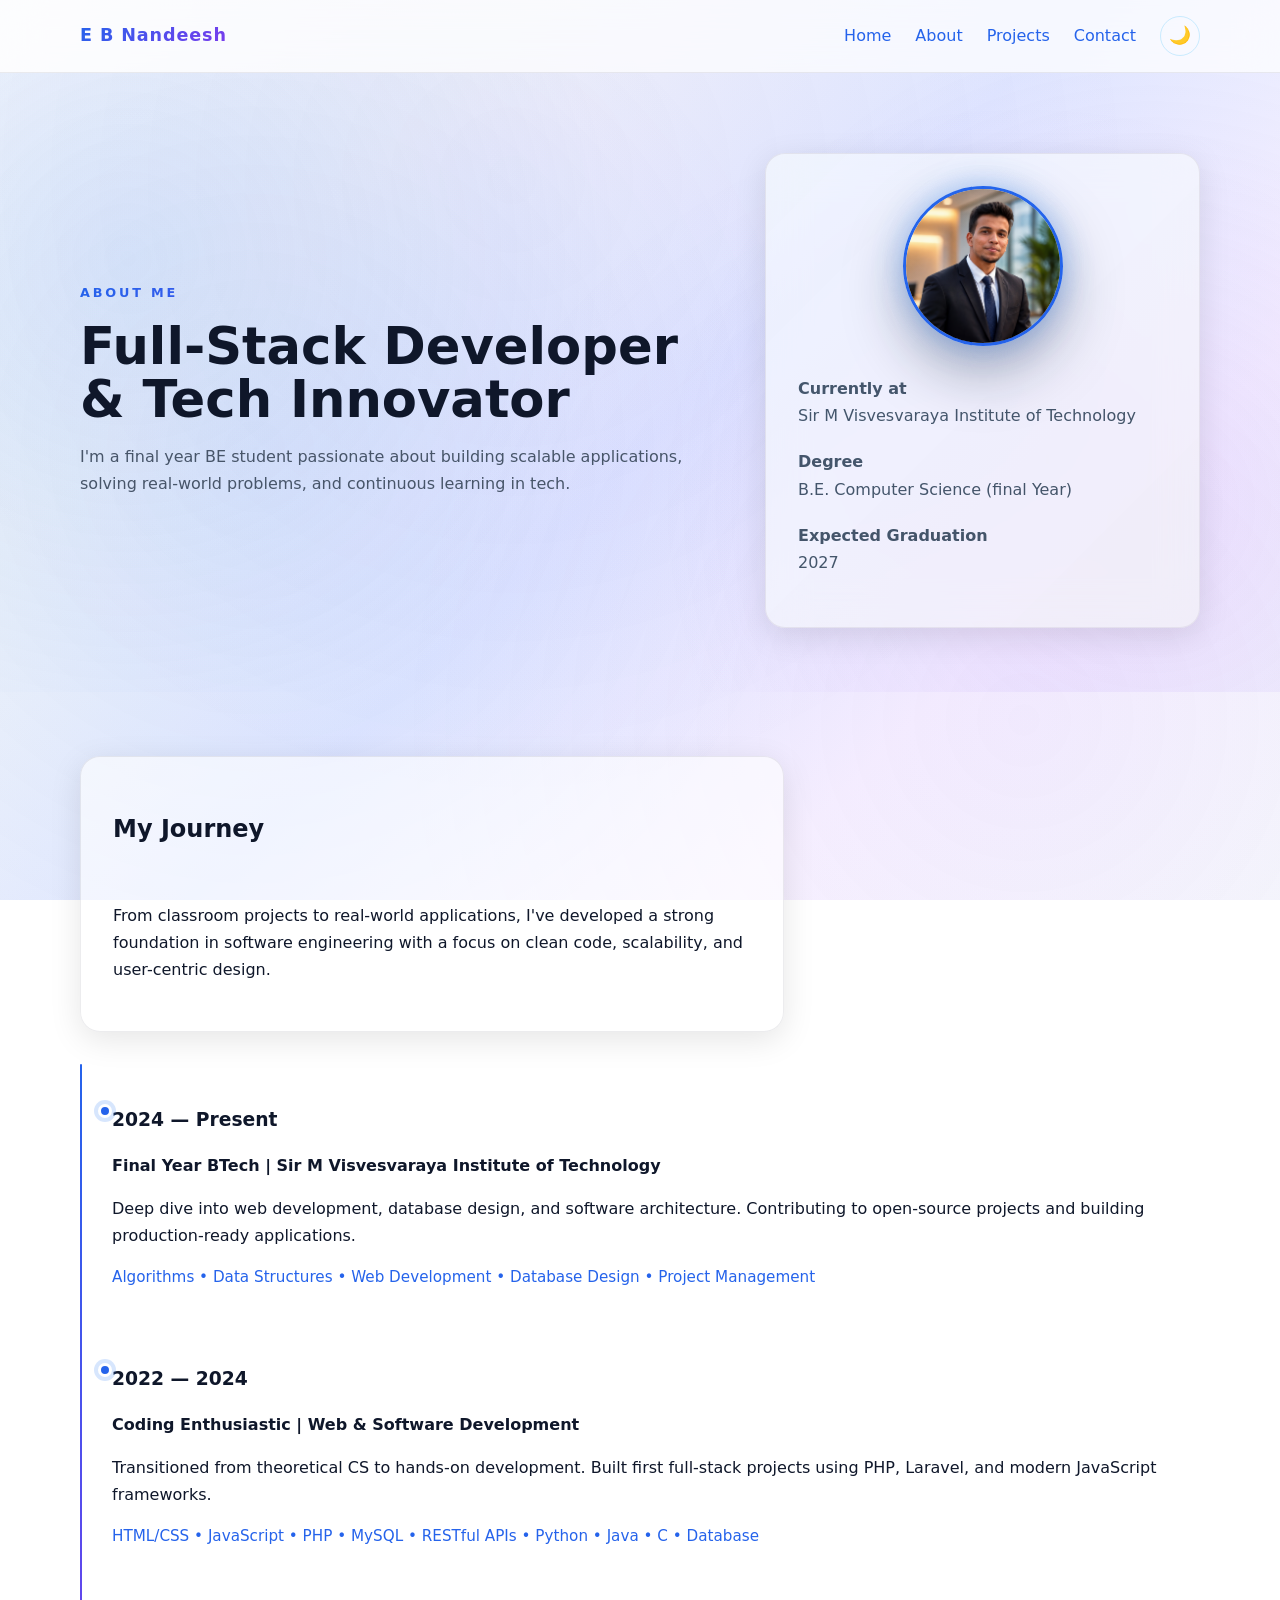
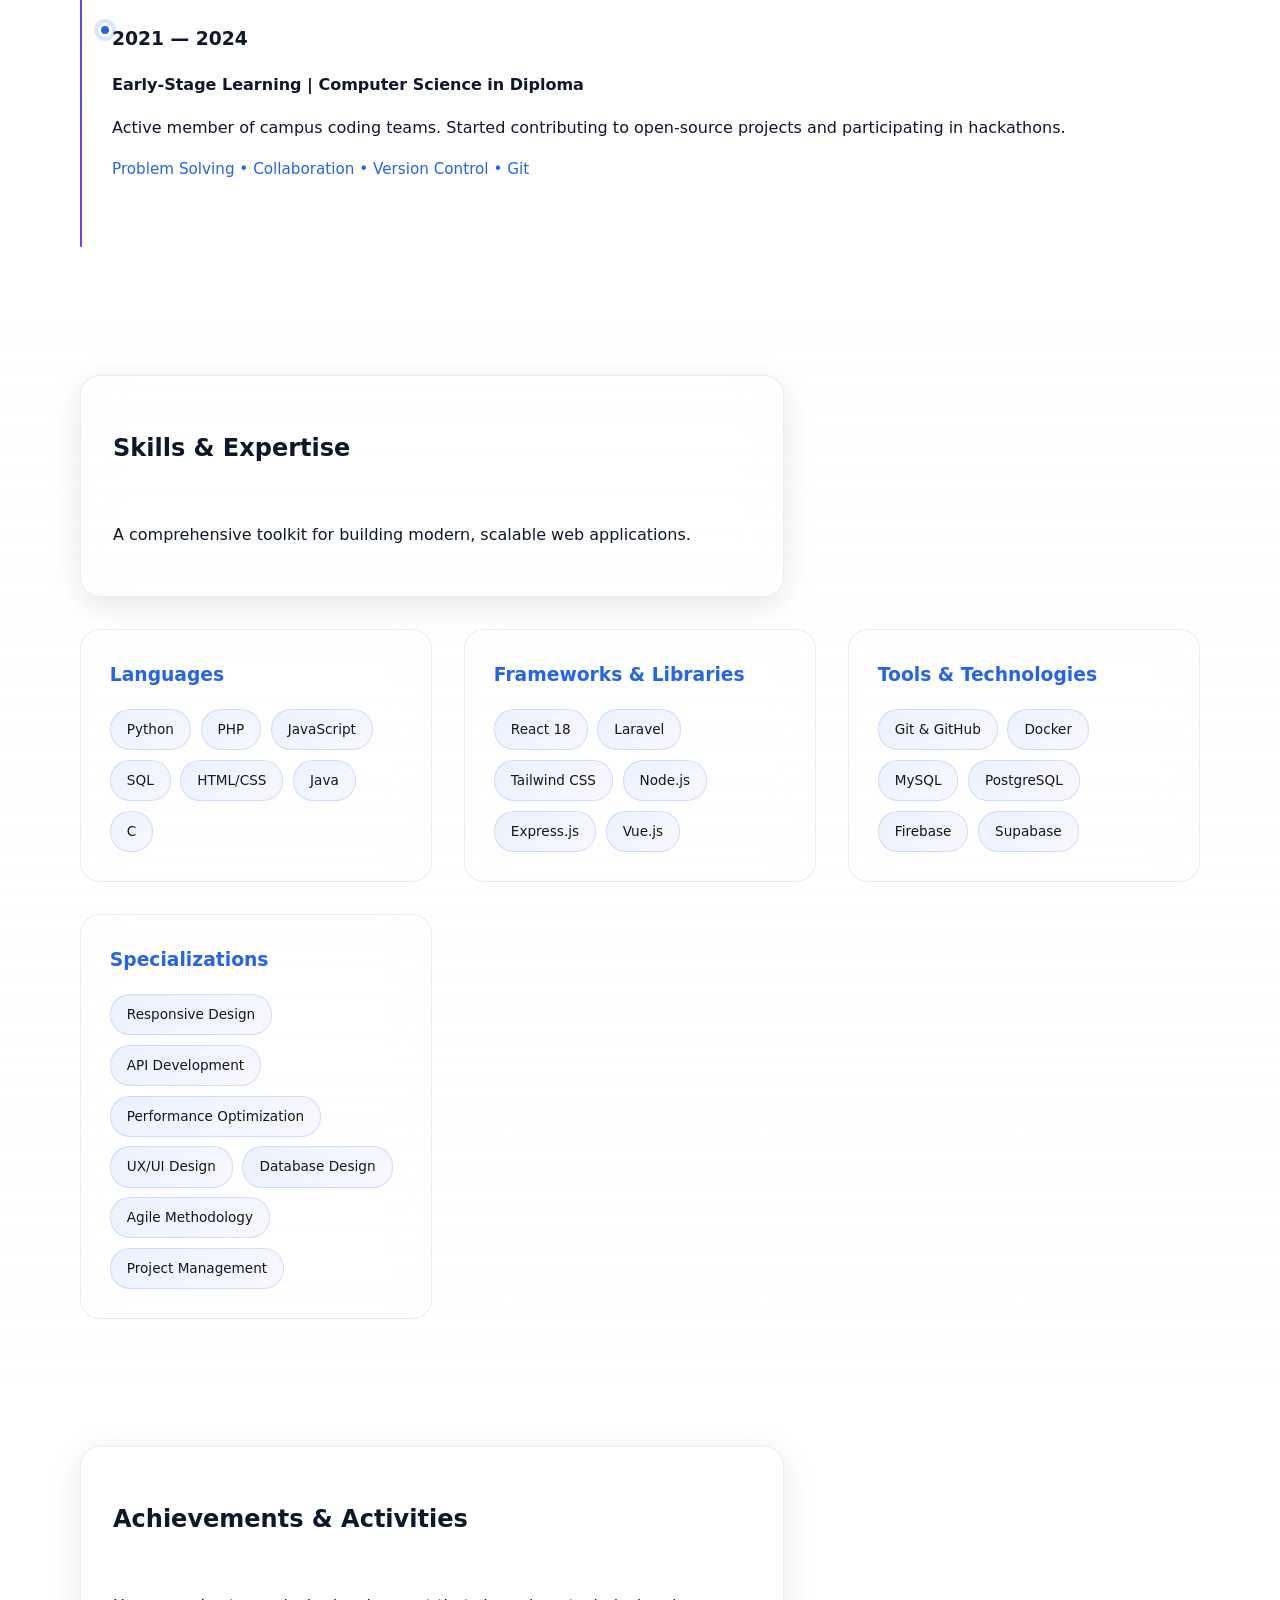
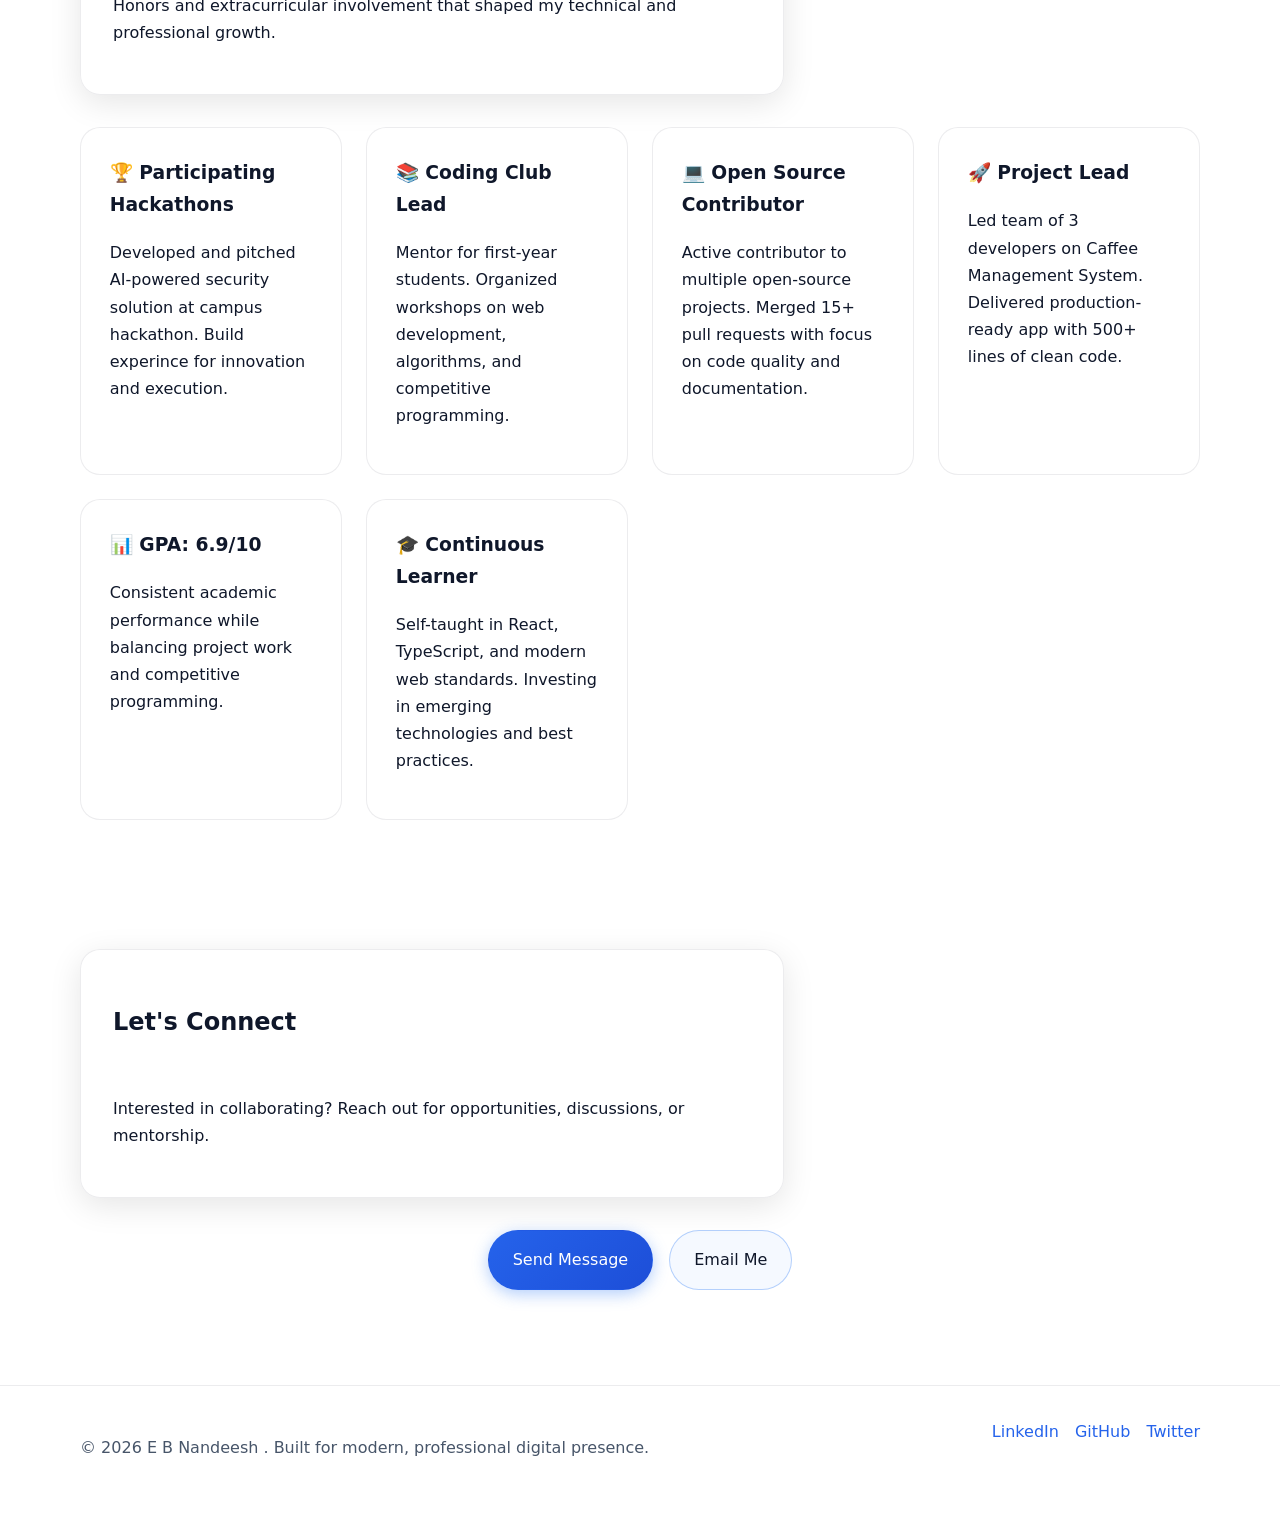
==== commit edb2cddc: "Update GPA from 6.73 to 6.9" ====
--- a/about.html
+++ b/about.html
@@ -162,7 +162,7 @@
                         <p>Led team of 3 developers on Caffee Management System. Delivered production-ready app with 500+ lines of clean code.</p>
                     </article>
                     <article class="achievement-card revealable">
-                        <h3>📊 GPA: 6.73/10</h3>
+                        <h3>📊 GPA: 6.9/10</h3>
                         <p>Consistent academic performance while balancing project work and competitive programming.</p>
                     </article>
                     <article class="achievement-card revealable">
--- a/assets/css/style.css
+++ b/assets/css/style.css
@@ -120,6 +120,38 @@
     color: var(--muted);
 }
 
+.social-grid {
+    display: grid;
+    grid-template-columns: repeat(auto-fit, minmax(180px, 1fr));
+    gap: 20px;
+}
+
+.card {
+    text-decoration: none;
+    padding: 20px;
+    border-radius: 15px;
+    text-align: center;
+    color: white;
+    transition: 0.3s;
+}
+
+.card i {
+    font-size: 40px;
+    margin-bottom: 10px;
+    display: block;
+}
+
+.card:hover {
+    transform: translateY(-5px);
+}
+
+.whatsapp { background: #25D366; }
+.linkedin { background: #0077B5; }
+.github { background: #24292e; }
+.instagram { background: #E1306C; }
+.email { background: #EA4335; }
+.phone { background: #4285F4; }
+
 .stat-item {
     display: flex;
     align-items: center;
